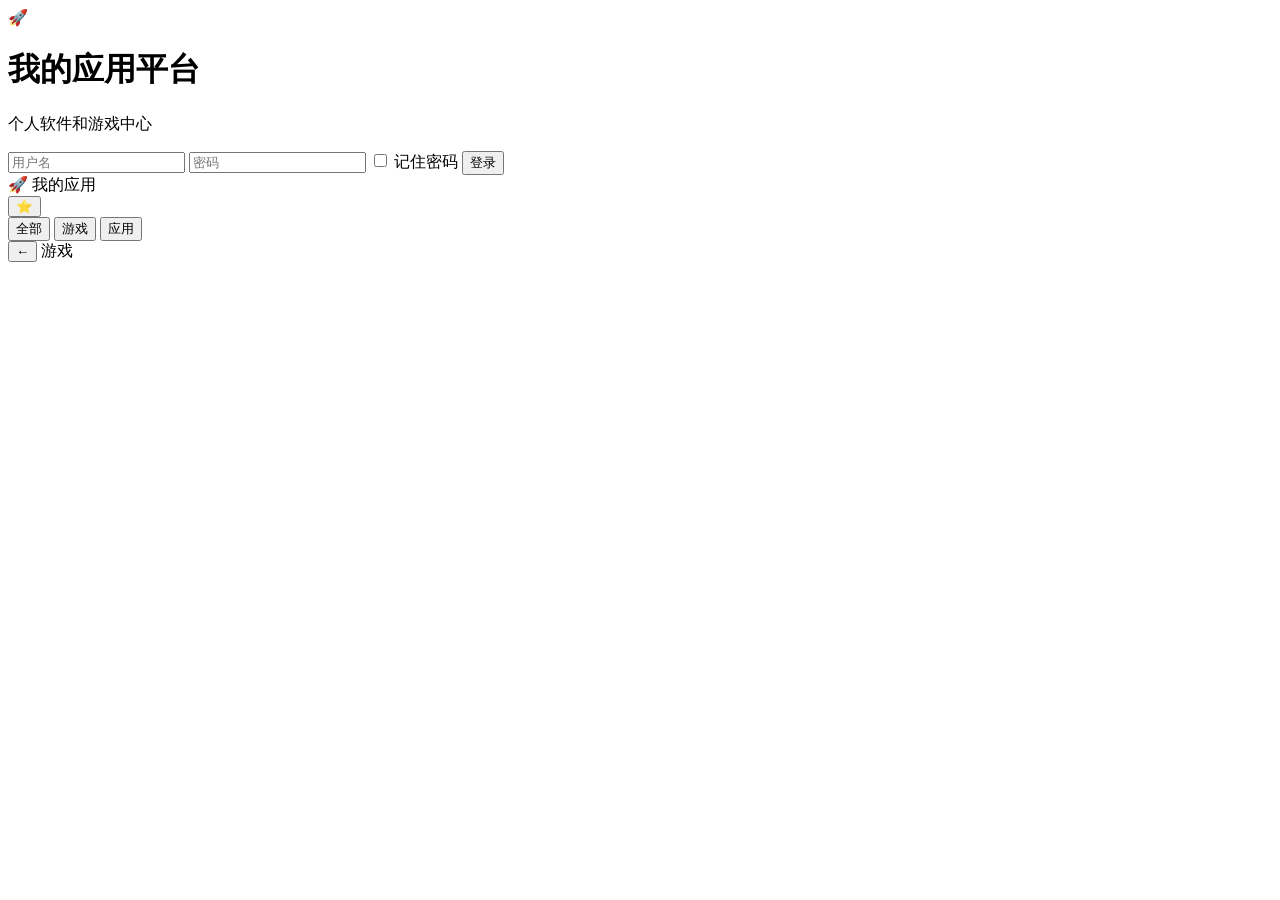
==== index.html @ e0b11667 "Add index.html" ====
<!DOCTYPE html>
<html lang="zh-CN">
<head>
    <meta charset="UTF-8">
    <meta name="viewport" content="width=device-width, initial-scale=1.0, maximum-scale=1.0, user-scalable=no, viewport-fit=cover">
    <meta name="theme-color" content="#0f172a">
    <meta name="apple-mobile-web-app-capable" content="yes">
    <meta name="apple-mobile-web-app-status-bar-style" content="black-translucent">
    <title>我的应用平台</title>
    <link rel="manifest" href="manifest.json">
    <link rel="stylesheet" href="css/style.css">
</head>
<body>
    <div class="app-container">
        <!-- 登录页面 -->
        <div id="loginView" class="view login-view">
            <div class="login-box">
                <div class="login-logo">
                    <span class="icon">🚀</span>
                    <h1>我的应用平台</h1>
                    <p>个人软件和游戏中心</p>
                </div>
                <form class="login-form" id="loginForm">
                    <input type="text" id="usernameInput" placeholder="用户名" autocomplete="off">
                    <input type="password" id="passwordInput" placeholder="密码" autocomplete="off">
                    <label class="remember-me">
                        <input type="checkbox" id="rememberCheckbox">
                        记住密码
                    </label>
                    <button type="button" id="loginBtn">登录</button>
                    <div class="login-error" id="loginError"></div>
                </form>
            </div>
        </div>

        <!-- 主页 -->
        <div id="homeView" class="view home-view">
            <header class="header">
                <div class="header-title">
                    <span>🚀</span>
                    <span>我的应用</span>
                </div>
                <div class="header-actions">
                    <button class="header-btn" id="favoritesBtn" title="收藏">⭐</button>
                </div>
            </header>
            
            <nav class="tabs">
                <button class="tab-btn active" data-tab="all">全部</button>
                <button class="tab-btn" data-tab="games">游戏</button>
                <button class="tab-btn" data-tab="apps">应用</button>
            </nav>
            
            <div class="content">
                <div id="appList" class="app-grid">
                    <!-- 动态生成 -->
                </div>
            </div>
        </div>

        <!-- 游戏容器 -->
        <div id="gameContainer" class="game-container">
            <header class="game-header">
                <button class="game-back" id="gameBack">←</button>
                <span class="game-title" id="gameTitle">游戏</span>
                <div style="width: 40px;"></div>
            </header>
            <div class="game-content" id="gameContent">
                <!-- 游戏内容 -->
            </div>
        </div>

        <!-- Toast提示 -->
        <div id="toast" class="toast"></div>
    </div>

    <!-- 游戏基类 -->
    <script src="js/games/game-base.js"></script>
    <!-- 游戏实现 -->
    <script src="js/games/game-2048.js"></script>
    <script src="js/games/game-guess.js"></script>
    <!-- 核心模块 -->
    <script src="js/core/auth.js"></script>
    <script src="js/core/storage.js"></script>
    <script src="js/core/app.js"></script>
</body>
</html>
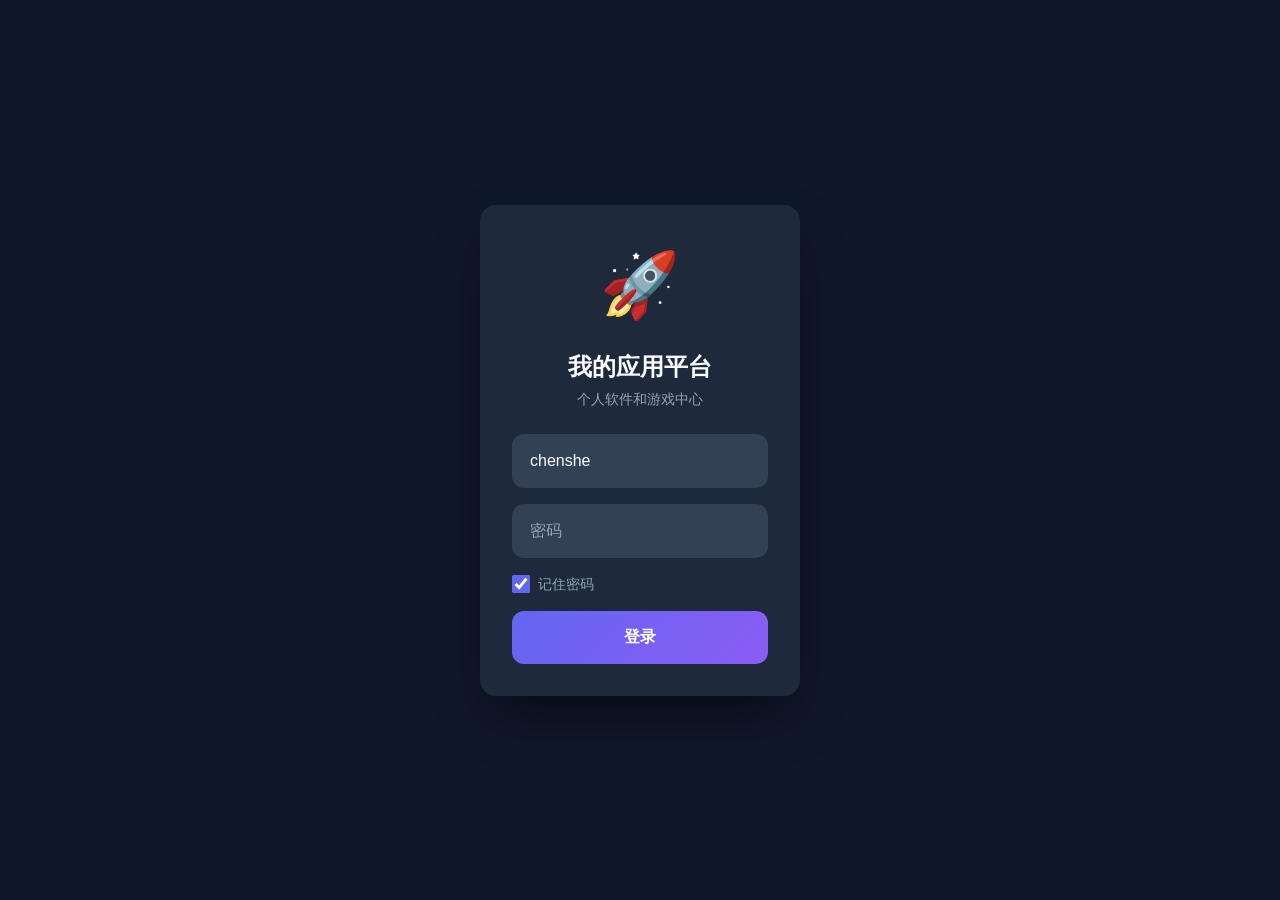
==== commit 18eb4625: "Update index.html" ====
--- a/index.html
+++ b/index.html
@@ -79,6 +79,7 @@
     <!-- 游戏实现 -->
     <script src="js/games/game-2048.js"></script>
     <script src="js/games/game-guess.js"></script>
+    <script src="js/games/game-minesweeper.js"></script>
     <!-- 核心模块 -->
     <script src="js/core/auth.js"></script>
     <script src="js/core/storage.js"></script>
--- a/css/style.css
+++ b/css/style.css
@@ -0,0 +1,696 @@
+/* 个人应用平台 v2.0 - 主样式文件 */
+
+/* ==================== 变量定义 ==================== */
+:root {
+    /* 颜色 */
+    --primary: #6366f1;
+    --primary-dark: #4f46e5;
+    --secondary: #8b5cf6;
+    --accent: #06b6d4;
+    --success: #10b981;
+    --warning: #f59e0b;
+    --danger: #ef4444;
+    --background: #0f172a;
+    --surface: #1e293b;
+    --surface-light: #334155;
+    --text-primary: #f8fafc;
+    --text-secondary: #94a3b8;
+    --border: #475569;
+    
+    /* 字体 */
+    --font-sans: -apple-system, BlinkMacSystemFont, 'Segoe UI', Roboto, sans-serif;
+    
+    /* 间距 */
+    --spacing-xs: 4px;
+    --spacing-sm: 8px;
+    --spacing-md: 16px;
+    --spacing-lg: 24px;
+    --spacing-xl: 32px;
+    
+    /* 圆角 */
+    --radius-sm: 8px;
+    --radius-md: 12px;
+    --radius-lg: 16px;
+    
+    /* 安全区 */
+    --safe-top: env(safe-area-inset-top, 0px);
+    --safe-bottom: env(safe-area-inset-bottom, 0px);
+}
+
+/* ==================== 基础样式 ==================== */
+* {
+    margin: 0;
+    padding: 0;
+    box-sizing: border-box;
+}
+
+html, body {
+    height: 100%;
+    width: 100%;
+    overflow: hidden;
+}
+
+body {
+    font-family: var(--font-sans);
+    background: var(--background);
+    color: var(--text-primary);
+    line-height: 1.5;
+    -webkit-font-smoothing: antialiased;
+    -webkit-tap-highlight-color: transparent;
+}
+
+/* ==================== 布局容器 ==================== */
+.app-container {
+    display: flex;
+    flex-direction: column;
+    height: 100vh;
+    height: 100dvh;
+    padding-top: var(--safe-top);
+    padding-bottom: var(--safe-bottom);
+}
+
+.view {
+    display: none;
+    flex-direction: column;
+    flex: 1;
+    overflow: hidden;
+}
+
+.view.active {
+    display: flex;
+}
+
+/* ==================== 登录页面 ==================== */
+.login-view {
+    justify-content: center;
+    align-items: center;
+    padding: var(--spacing-lg);
+}
+
+.login-box {
+    width: 100%;
+    max-width: 320px;
+    padding: var(--spacing-xl);
+    background: var(--surface);
+    border-radius: var(--radius-lg);
+    box-shadow: 0 25px 50px -12px rgba(0, 0, 0, 0.5);
+}
+
+.login-logo {
+    text-align: center;
+    margin-bottom: var(--spacing-lg);
+}
+
+.login-logo .icon {
+    font-size: 64px;
+    display: block;
+    margin-bottom: var(--spacing-md);
+}
+
+.login-logo h1 {
+    font-size: 24px;
+    font-weight: 700;
+    color: var(--text-primary);
+}
+
+.login-logo p {
+    font-size: 14px;
+    color: var(--text-secondary);
+    margin-top: var(--spacing-xs);
+}
+
+.login-form {
+    display: flex;
+    flex-direction: column;
+    gap: var(--spacing-md);
+}
+
+.login-form input {
+    width: 100%;
+    padding: var(--spacing-md);
+    background: var(--surface-light);
+    border: 2px solid transparent;
+    border-radius: var(--radius-md);
+    color: var(--text-primary);
+    font-size: 16px;
+    transition: border-color 0.2s;
+}
+
+.login-form input:focus {
+    outline: none;
+    border-color: var(--primary);
+}
+
+.login-form input::placeholder {
+    color: var(--text-secondary);
+}
+
+.login-form button {
+    padding: var(--spacing-md);
+    background: linear-gradient(135deg, var(--primary), var(--secondary));
+    border: none;
+    border-radius: var(--radius-md);
+    color: white;
+    font-size: 16px;
+    font-weight: 600;
+    cursor: pointer;
+    transition: transform 0.1s, box-shadow 0.2s;
+}
+
+.login-form button:hover {
+    transform: translateY(-1px);
+    box-shadow: 0 10px 20px -5px rgba(99, 102, 241, 0.5);
+}
+
+.login-form button:active {
+    transform: translateY(0);
+}
+
+.remember-me {
+    display: flex;
+    align-items: center;
+    gap: var(--spacing-sm);
+    color: var(--text-secondary);
+    font-size: 14px;
+    cursor: pointer;
+}
+
+.remember-me input {
+    width: 18px;
+    height: 18px;
+    accent-color: var(--primary);
+}
+
+.login-error {
+    color: var(--danger);
+    font-size: 14px;
+    text-align: center;
+    display: none;
+}
+
+.login-error.show {
+    display: block;
+}
+
+/* ==================== 主页头部 ==================== */
+.home-view {
+    background: var(--background);
+}
+
+.header {
+    display: flex;
+    align-items: center;
+    justify-content: space-between;
+    padding: var(--spacing-md) var(--spacing-lg);
+    background: var(--surface);
+    border-bottom: 1px solid var(--border);
+}
+
+.header-title {
+    font-size: 20px;
+    font-weight: 700;
+    display: flex;
+    align-items: center;
+    gap: var(--spacing-sm);
+}
+
+.header-actions {
+    display: flex;
+    gap: var(--spacing-md);
+}
+
+.header-btn {
+    width: 40px;
+    height: 40px;
+    display: flex;
+    align-items: center;
+    justify-content: center;
+    background: var(--surface-light);
+    border: none;
+    border-radius: var(--radius-md);
+    font-size: 20px;
+    cursor: pointer;
+    transition: background 0.2s;
+}
+
+.header-btn:hover {
+    background: var(--border);
+}
+
+/* ==================== Tab导航 ==================== */
+.tabs {
+    display: flex;
+    padding: var(--spacing-sm) var(--spacing-lg);
+    gap: var(--spacing-sm);
+    background: var(--surface);
+    overflow-x: auto;
+    scrollbar-width: none;
+}
+
+.tabs::-webkit-scrollbar {
+    display: none;
+}
+
+.tab-btn {
+    flex-shrink: 0;
+    padding: var(--spacing-sm) var(--spacing-md);
+    background: transparent;
+    border: none;
+    border-radius: var(--radius-md);
+    color: var(--text-secondary);
+    font-size: 14px;
+    font-weight: 500;
+    cursor: pointer;
+    transition: all 0.2s;
+}
+
+.tab-btn.active {
+    background: var(--primary);
+    color: white;
+}
+
+/* ==================== 内容区域 ==================== */
+.content {
+    flex: 1;
+    overflow-y: auto;
+    padding: var(--spacing-lg);
+}
+
+/* ==================== 应用网格 ==================== */
+.app-grid {
+    display: grid;
+    grid-template-columns: repeat(2, 1fr);
+    gap: var(--spacing-md);
+}
+
+.app-card {
+    display: flex;
+    flex-direction: column;
+    align-items: center;
+    padding: var(--spacing-lg);
+    background: var(--surface);
+    border-radius: var(--radius-lg);
+    cursor: pointer;
+    transition: transform 0.2s, box-shadow 0.2s;
+}
+
+.app-card:hover {
+    transform: translateY(-2px);
+    box-shadow: 0 10px 20px -5px rgba(0, 0, 0, 0.3);
+}
+
+.app-card:active {
+    transform: scale(0.98);
+}
+
+.app-icon {
+    width: 56px;
+    height: 56px;
+    display: flex;
+    align-items: center;
+    justify-content: center;
+    font-size: 32px;
+    margin-bottom: var(--spacing-sm);
+}
+
+.app-name {
+    font-size: 14px;
+    font-weight: 600;
+    color: var(--text-primary);
+    text-align: center;
+}
+
+.app-desc {
+    font-size: 12px;
+    color: var(--text-secondary);
+    text-align: center;
+    margin-top: var(--spacing-xs);
+}
+
+/* ==================== 游戏容器 ==================== */
+.game-container {
+    position: fixed;
+    top: 0;
+    left: 0;
+    right: 0;
+    bottom: 0;
+    background: var(--background);
+    z-index: 100;
+    display: none;
+    flex-direction: column;
+}
+
+.game-container.active {
+    display: flex;
+}
+
+.game-header {
+    display: flex;
+    align-items: center;
+    justify-content: space-between;
+    padding: var(--spacing-md) var(--spacing-lg);
+    background: var(--surface);
+    border-bottom: 1px solid var(--border);
+}
+
+.game-back {
+    width: 40px;
+    height: 40px;
+    display: flex;
+    align-items: center;
+    justify-content: center;
+    background: var(--surface-light);
+    border: none;
+    border-radius: var(--radius-md);
+    font-size: 20px;
+    cursor: pointer;
+}
+
+.game-title {
+    font-size: 18px;
+    font-weight: 600;
+}
+
+.game-content {
+    flex: 1;
+    display: flex;
+    align-items: center;
+    justify-content: center;
+    padding: var(--spacing-lg);
+    overflow: auto;
+}
+
+/* ==================== Toast提示 ==================== */
+.toast {
+    position: fixed;
+    bottom: 80px;
+    left: 50%;
+    transform: translateX(-50%) translateY(100px);
+    padding: var(--spacing-md) var(--spacing-lg);
+    background: var(--surface);
+    border-radius: var(--radius-md);
+    color: var(--text-primary);
+    font-size: 14px;
+    box-shadow: 0 10px 30px -5px rgba(0, 0, 0, 0.5);
+    opacity: 0;
+    transition: all 0.3s;
+    z-index: 200;
+}
+
+.toast.show {
+    opacity: 1;
+    transform: translateX(-50%) translateY(0);
+}
+
+/* ==================== 加载状态 ==================== */
+.loading {
+    display: flex;
+    flex-direction: column;
+    align-items: center;
+    justify-content: center;
+    gap: var(--spacing-md);
+    padding: var(--spacing-xl);
+}
+
+.spinner {
+    width: 40px;
+    height: 40px;
+    border: 3px solid var(--surface-light);
+    border-top-color: var(--primary);
+    border-radius: 50%;
+    animation: spin 1s linear infinite;
+}
+
+@keyframes spin {
+    to { transform: rotate(360deg); }
+}
+
+/* ==================== 空状态 ==================== */
+.empty-state {
+    display: flex;
+    flex-direction: column;
+    align-items: center;
+    justify-content: center;
+    padding: var(--spacing-xl);
+    text-align: center;
+    color: var(--text-secondary);
+}
+
+.empty-state .icon {
+    font-size: 48px;
+    margin-bottom: var(--spacing-md);
+    opacity: 0.5;
+}
+
+/* ==================== 2048游戏样式 ==================== */
+.game-2048 {
+    width: 100%;
+    max-width: 320px;
+}
+
+.game-2048 .score-bar {
+    display: flex;
+    justify-content: space-between;
+    align-items: center;
+    margin-bottom: var(--spacing-md);
+}
+
+.game-2048 .score {
+    text-align: center;
+}
+
+.game-2048 .score-label {
+    font-size: 12px;
+    color: var(--text-secondary);
+    text-transform: uppercase;
+}
+
+.game-2048 .score-value {
+    font-size: 24px;
+    font-weight: 700;
+    color: var(--text-primary);
+}
+
+.game-2048 .grid {
+    display: grid;
+    grid-template-columns: repeat(4, 1fr);
+    gap: 8px;
+    background: var(--surface);
+    padding: 8px;
+    border-radius: var(--radius-md);
+    aspect-ratio: 1;
+}
+
+.game-2048 .cell {
+    display: flex;
+    align-items: center;
+    justify-content: center;
+    font-size: 28px;
+    font-weight: 700;
+    background: var(--surface-light);
+    border-radius: var(--radius-sm);
+    transition: all 0.1s;
+}
+
+.game-2048 .cell[data-value="2"] { background: #eee4da; color: #776e65; }
+.game-2048 .cell[data-value="4"] { background: #ede0c8; color: #776e65; }
+.game-2048 .cell[data-value="8"] { background: #f2b179; color: #f9f6f2; }
+.game-2048 .cell[data-value="16"] { background: #f59563; color: #f9f6f2; }
+.game-2048 .cell[data-value="32"] { background: #f67c5f; color: #f9f6f2; }
+.game-2048 .cell[data-value="64"] { background: #f65e3b; color: #f9f6f2; }
+.game-2048 .cell[data-value="128"] { background: #edcf72; color: #f9f6f2; font-size: 24px; }
+.game-2048 .cell[data-value="256"] { background: #edcc61; color: #f9f6f2; font-size: 24px; }
+.game-2048 .cell[data-value="512"] { background: #edc850; color: #f9f6f2; font-size: 24px; }
+.game-2048 .cell[data-value="1024"] { background: #edc53f; color: #f9f6f2; font-size: 20px; }
+.game-2048 .cell[data-value="2048"] { background: #edc22e; color: #f9f6f2; font-size: 20px; }
+
+.game-2048 .controls {
+    display: flex;
+    gap: var(--spacing-md);
+    margin-top: var(--spacing-md);
+}
+
+.game-2048 .controls button {
+    flex: 1;
+    padding: var(--spacing-md);
+    background: var(--surface);
+    border: none;
+    border-radius: var(--radius-md);
+    color: var(--text-primary);
+    font-size: 14px;
+    font-weight: 500;
+    cursor: pointer;
+    transition: background 0.2s;
+}
+
+.game-2048 .controls button:hover {
+    background: var(--surface-light);
+}
+
+/* ==================== 猜数字游戏样式 ==================== */
+.game-guess {
+    width: 100%;
+    max-width: 320px;
+    text-align: center;
+}
+
+.game-guess .title {
+    font-size: 24px;
+    font-weight: 700;
+    margin-bottom: var(--spacing-md);
+}
+
+.game-guess .subtitle {
+    color: var(--text-secondary);
+    margin-bottom: var(--spacing-lg);
+}
+
+.game-guess .input-area {
+    display: flex;
+    gap: var(--spacing-sm);
+    margin-bottom: var(--spacing-md);
+}
+
+.game-guess .input-area input {
+    flex: 1;
+    padding: var(--spacing-md);
+    background: var(--surface);
+    border: 2px solid var(--border);
+    border-radius: var(--radius-md);
+    color: var(--text-primary);
+    font-size: 18px;
+    text-align: center;
+}
+
+.game-guess .input-area input:focus {
+    outline: none;
+    border-color: var(--primary);
+}
+
+.game-guess .input-area button {
+    padding: var(--spacing-md) var(--spacing-lg);
+    background: var(--primary);
+    border: none;
+    border-radius: var(--radius-md);
+    color: white;
+    font-size: 16px;
+    font-weight: 600;
+    cursor: pointer;
+}
+
+.game-guess .history {
+    background: var(--surface);
+    border-radius: var(--radius-md);
+    padding: var(--spacing-md);
+    margin-bottom: var(--spacing-md);
+    max-height: 200px;
+    overflow-y: auto;
+}
+
+.game-guess .history-title {
+    font-size: 14px;
+    color: var(--text-secondary);
+    margin-bottom: var(--spacing-sm);
+}
+
+.game-guess .history-item {
+    display: flex;
+    justify-content: space-between;
+    padding: var(--spacing-sm);
+    border-bottom: 1px solid var(--border);
+    font-size: 14px;
+}
+
+.game-guess .history-item:last-child {
+    border-bottom: none;
+}
+
+.game-guess .history-item.correct {
+    color: var(--success);
+    font-weight: 600;
+}
+
+.game-guess .history-item.big {
+    color: var(--danger);
+}
+
+.game-guess .history-item.small {
+    color: var(--accent);
+}
+
+.game-guess .stats {
+    display: flex;
+    justify-content: space-around;
+    margin-top: var(--spacing-md);
+}
+
+.game-guess .stat {
+    text-align: center;
+}
+
+.game-guess .stat-value {
+    font-size: 24px;
+    font-weight: 700;
+    color: var(--primary);
+}
+
+.game-guess .stat-label {
+    font-size: 12px;
+    color: var(--text-secondary);
+}
+
+.game-guess .new-game {
+    margin-top: var(--spacing-md);
+    padding: var(--spacing-md);
+    background: var(--surface);
+    border: none;
+    border-radius: var(--radius-md);
+    color: var(--text-primary);
+    font-size: 14px;
+    cursor: pointer;
+    width: 100%;
+}
+
+.game-guess .new-game:hover {
+    background: var(--surface-light);
+}
+
+/* ==================== 游戏结束遮罩 ==================== */
+.game-overlay {
+    position: absolute;
+    top: 0;
+    left: 0;
+    right: 0;
+    bottom: 0;
+    background: rgba(0, 0, 0, 0.8);
+    display: none;
+    align-items: center;
+    justify-content: center;
+    flex-direction: column;
+    gap: var(--spacing-md);
+    z-index: 10;
+}
+
+.game-overlay.show {
+    display: flex;
+}
+
+.game-overlay h2 {
+    font-size: 32px;
+    font-weight: 700;
+}
+
+.game-overlay p {
+    color: var(--text-secondary);
+}
+
+.game-overlay button {
+    padding: var(--spacing-md) var(--spacing-xl);
+    background: var(--primary);
+    border: none;
+    border-radius: var(--radius-md);
+    color: white;
+    font-size: 16px;
+    font-weight: 600;
+    cursor: pointer;
+}
